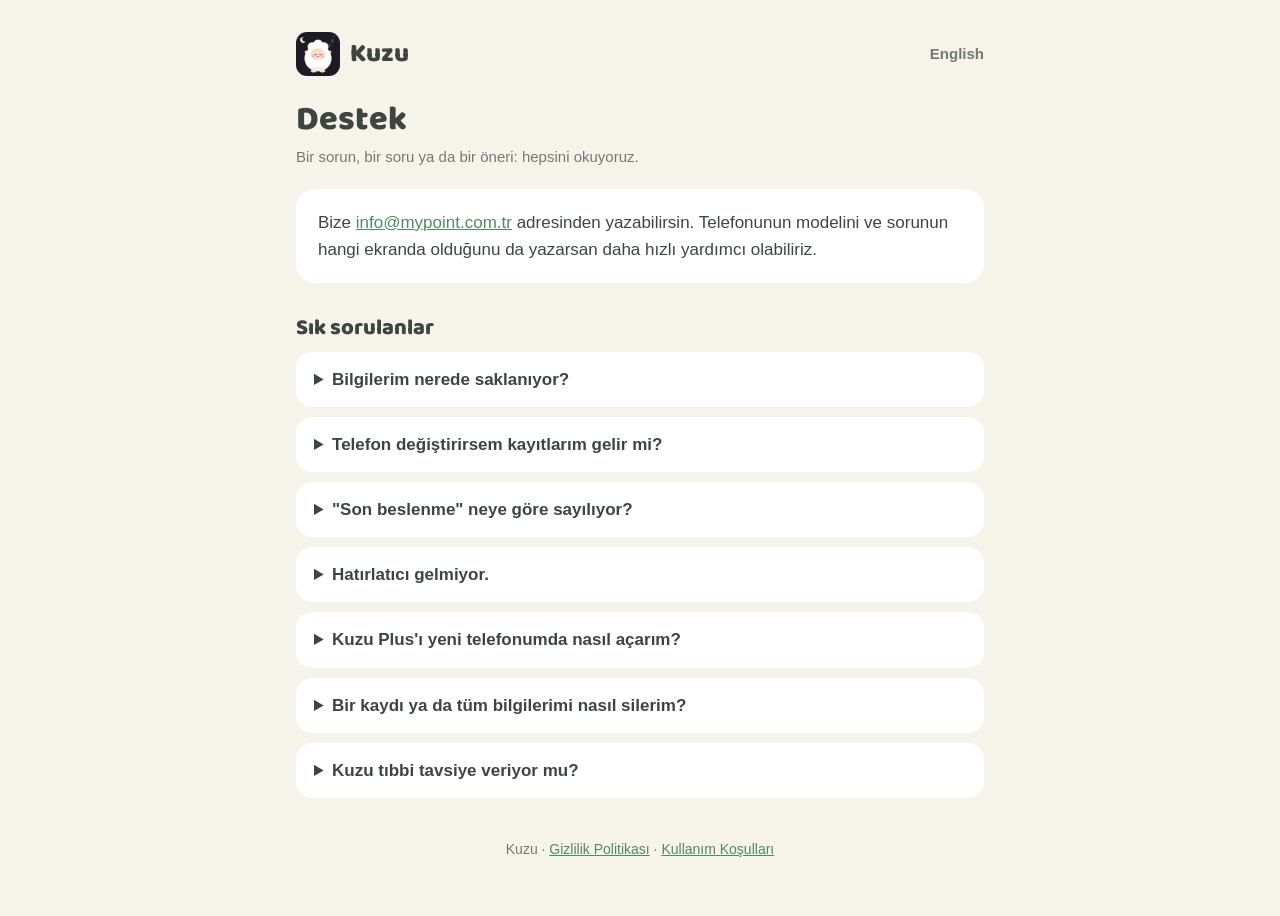
==== destek/index.html @ 3d6c44f4 "feat: AdMob banner in History and the kuzu.mypoint.com.tr site - Ads (Kuzum's pattern): consent via " ====
<!doctype html>
<html lang="tr">
  <head>
    <meta charset="utf-8" />
    <meta name="viewport" content="width=device-width, initial-scale=1" />
    <title>Destek · Kuzu</title>
    <meta name="description" content="Kuzu destek: sık sorulanlar ve iletişim." />
    <link rel="icon" href="../favicon.png" />
    <link rel="stylesheet" href="../style.css" />
    <link rel="alternate" hreflang="en" href="/en/support/" />
  </head>
  <body>
    <main>
      <header>
        <a class="brand" href="/"><img src="../icon.png" alt="" />Kuzu</a>
        <a class="lang" href="/en/support/" lang="en">English</a>
      </header>

      <h1>Destek</h1>
      <p class="updated">Bir sorun, bir soru ya da bir öneri: hepsini okuyoruz.</p>

      <div class="card">
        <p style="margin: 0">
          Bize <a href="mailto:info@mypoint.com.tr">info@mypoint.com.tr</a> adresinden yazabilirsin. Telefonunun modelini ve sorunun
          hangi ekranda olduğunu da yazarsan daha hızlı yardımcı olabiliriz.
        </p>
      </div>

      <h2>Sık sorulanlar</h2>

      <details>
        <summary>Bilgilerim nerede saklanıyor?</summary>
        <p>
          Yalnızca telefonunda ve iPhone'da kendi iCloud Drive'ındaki Kuzu klasöründe. Kuzu'da hesap yok ve girdiğin hiçbir bilgi bize
          gönderilmez. Ayrıntılar <a href="/gizlilik/">gizlilik politikasında</a>.
        </p>
      </details>

      <details>
        <summary>Telefon değiştirirsem kayıtlarım gelir mi?</summary>
        <p>
          iPhone'da Kuzu kayıtlarını kendiliğinden iCloud Drive'a yedekler; yeni telefonda Kuzu'yu açtığında bu yedeği geri yüklemeyi
          önerir. Yeni telefonunu eski telefonunun yedeğinden kurarsan da Kuzu kayıtlarıyla birlikte gelir. iPhone'dan Android'e (ya da
          tersine) geçerken Ayarlar → "Yedek dosyası al" ile aldığın dosyayı yeni telefonda "Dosyadan geri yükle" ile açabilirsin.
        </p>
      </details>

      <details>
        <summary>"Son beslenme" neye göre sayılıyor?</summary>
        <p>
          Emzirmenin bitişinden ya da biberonun saatinden. Hangisinden saydığı, sürenin altında küçük bir notla yazar.
        </p>
      </details>

      <details>
        <summary>Hatırlatıcı gelmiyor.</summary>
        <p>
          Kuzu'da Ayarlar → Hatırlatıcı'dan bir aralık seçili olduğuna ve telefonunun Ayarlar → Bildirimler → Kuzu bölümünden
          bildirimlerin açık olduğuna bak. Hatırlatıcı son beslenmeden seçtiğin süre geçince gelir; emzirme sürerken gelmez.
        </p>
      </details>

      <details>
        <summary>Kuzu Plus'ı yeni telefonumda nasıl açarım?</summary>
        <p>
          Plus ekranının altındaki "Satın alımları geri yükle"ye dokun. Plus'ı aldığın Apple ya da Google hesabıyla giriş yapmış olman
          yeterli.
        </p>
      </details>

      <details>
        <summary>Bir kaydı ya da tüm bilgilerimi nasıl silerim?</summary>
        <p>
          Geçmiş ekranında kayda dokunup açılan sayfadaki "Sil" ile silebilirsin. Her şeyi silmek için Ayarlar → "Tüm verileri sil"i
          kullan; iCloud Drive'daki yedek dosyası kalır, onu Dosyalar → iCloud Drive → Kuzu'dan silebilirsin.
        </p>
      </details>

      <details>
        <summary>Kuzu tıbbi tavsiye veriyor mu?</summary>
        <p>
          Hayır. Kuzu yalnızca kayıt tutar; tıbbi bir cihaz değildir ve bir değerin "normal" olup olmadığını söylemez. Bebeğinle ilgili
          her konuda doktoruna danış.
        </p>
      </details>

      <footer>Kuzu · <a href="/gizlilik/">Gizlilik Politikası</a> · <a href="/kosullar/">Kullanım Koşulları</a></footer>
    </main>
  </body>
</html>
---- style.css ----
/* Kuzu's neutral sage palette (src/theme/colors.ts), night after dark like the app. The heading font
   is served from here, no font CDN. */
@font-face {
  font-family: 'Baloo 2';
  src: url('baloo2.woff') format('woff');
  font-weight: 800;
  font-display: swap;
}

:root {
  --background: #f6f3ea;
  --surface: #ffffff;
  --ink: #3e4540;
  --muted: #737a74;
  --accent: #4f8a62;
  --accent-soft: #dcebdd;
}

@media (prefers-color-scheme: dark) {
  :root {
    --background: #1c1a24;
    --surface: #262430;
    --ink: #e2e6df;
    --muted: #9a9fa0;
    --accent: #9cc3a4;
    --accent-soft: #2f3d33;
  }
}
* {
  box-sizing: border-box;
}

body {
  margin: 0;
  background: var(--background);
  color: var(--ink);
  font: 17px/1.6 -apple-system, BlinkMacSystemFont, 'Segoe UI', Roboto, sans-serif;
}

main {
  max-width: 720px;
  margin: 0 auto;
  padding: 32px 16px 56px;
}

header {
  display: flex;
  align-items: center;
  justify-content: space-between;
  gap: 12px;
  margin-bottom: 24px;
}

.brand {
  display: flex;
  align-items: center;
  gap: 10px;
  color: var(--ink);
  text-decoration: none;
  font: 800 26px/1 'Baloo 2', sans-serif;
}

.brand img {
  width: 44px;
  height: 44px;
  border-radius: 11px;
}

.lang {
  color: var(--muted);
  font-size: 15px;
  font-weight: 600;
  text-decoration: none;
}

h1,
h2 {
  font-family: 'Baloo 2', sans-serif;
  font-weight: 800;
  line-height: 1.2;
}

h1 {
  font-size: 34px;
  margin: 0 0 4px;
}

h2 {
  font-size: 22px;
  margin: 32px 0 8px;
}

.updated {
  color: var(--muted);
  font-size: 15px;
  margin: 0 0 20px;
}

.card {
  background: var(--surface);
  border-radius: 20px;
  padding: 20px 22px;
}

.summary {
  background: var(--accent-soft);
  border-radius: 20px;
  padding: 18px 22px;
  font-weight: 600;
}

a {
  color: var(--accent);
}

ul {
  padding-left: 22px;
}

li {
  margin: 4px 0;
}

details {
  background: var(--surface);
  border-radius: 16px;
  padding: 14px 18px;
  margin: 10px 0;
}

summary {
  cursor: pointer;
  font-weight: 700;
}

details p {
  margin: 10px 0 0;
}

.links {
  display: grid;
  gap: 12px;
  margin-top: 24px;
}

.links a {
  display: block;
  background: var(--surface);
  border-radius: 16px;
  padding: 16px 20px;
  color: var(--ink);
  font-weight: 700;
  text-decoration: none;
}

.hero {
  text-align: center;
  padding-top: 24px;
}

.hero img {
  width: 128px;
  height: 128px;
  border-radius: 30px;
}

.hero p {
  color: var(--muted);
}

footer {
  margin-top: 40px;
  color: var(--muted);
  font-size: 14px;
  text-align: center;
}
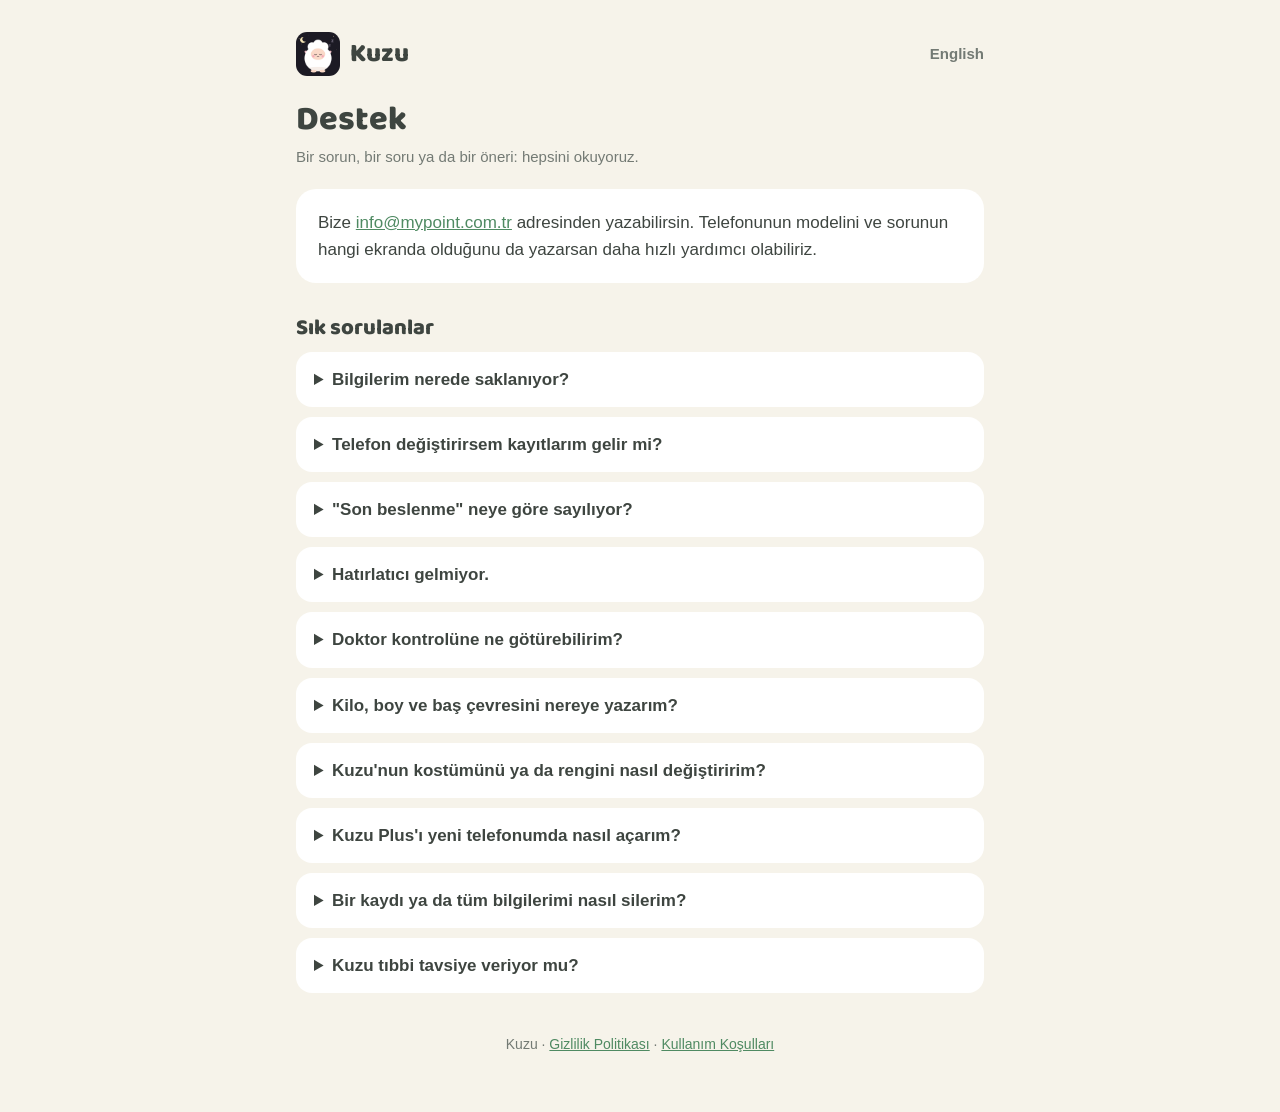
==== commit 31d70ed4: "fix: toast over modals, growth undo and chart label, site and privacy touch-ups - Toast draws in a f" ====
--- a/destek/index.html
+++ b/destek/index.html
@@ -61,6 +61,31 @@
       </details>
 
       <details>
+        <summary>Doktor kontrolüne ne götürebilirim?</summary>
+        <p>
+          Kuzu Plus ile Ayarlar → Veriler → "Doktor özeti (PDF)": son 7, 14 ya da 30 günün emzirme, biberon, bez ve uyku sayıları ve
+          büyüme ölçümleri tek sayfada, yorum olmadan. Ücretsiz sürümde "CSV olarak dışa aktar" tüm kayıtları bir tablo olarak verir.
+        </p>
+      </details>
+
+      <details>
+        <summary>Kilo, boy ve baş çevresini nereye yazarım?</summary>
+        <p>
+          Kuzu Plus ile Geçmiş ekranındaki Büyüme kartından. Ölçümler, Dünya Sağlık Örgütü'nün (WHO) 0–24 ay büyüme eğrileriyle aynı
+          grafikte görünür. Kuzu yüzdelik ya da "normal" gibi bir yorum yazmaz; ölçümleri doktorunla birlikte değerlendir. Plus bittiğinde
+          girdiğin ölçümler silinmez, okunmaya devam eder.
+        </p>
+      </details>
+
+      <details>
+        <summary>Kuzu'nun kostümünü ya da rengini nasıl değiştiririm?</summary>
+        <p>
+          Bugün ekranında kuzuya basılı tut ya da Ayarlar → Görünüm → "Kuzu'nun kostümü ve rengi"ne dokun. Kostümler ve yeni renkler
+          Kuzu Plus ile; her bebek kendi seçimini taşır. Plus olmadan kuzu, bebeğin cinsiyetine göre rengini ve süsünü giyer.
+        </p>
+      </details>
+
+      <details>
         <summary>Kuzu Plus'ı yeni telefonumda nasıl açarım?</summary>
         <p>
           Plus ekranının altındaki "Satın alımları geri yükle"ye dokun. Plus'ı aldığın Apple ya da Google hesabıyla giriş yapmış olman
